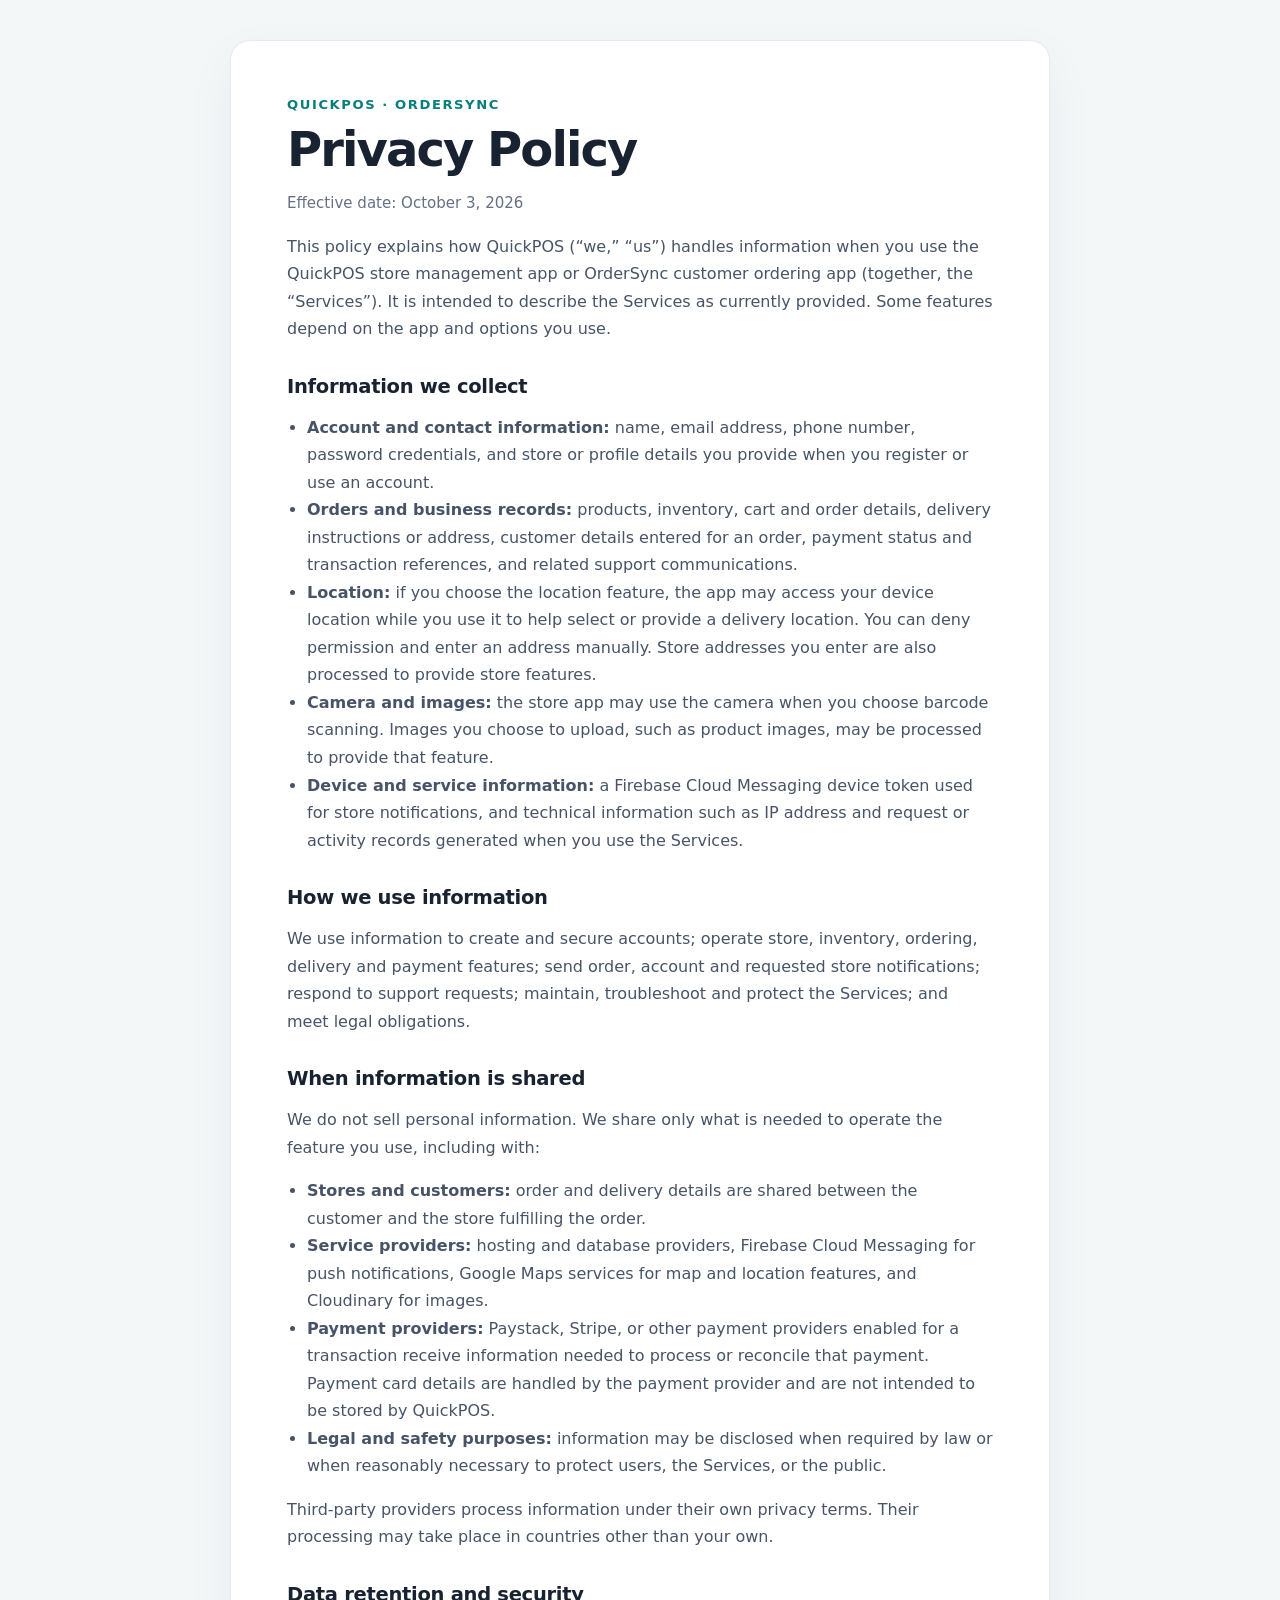
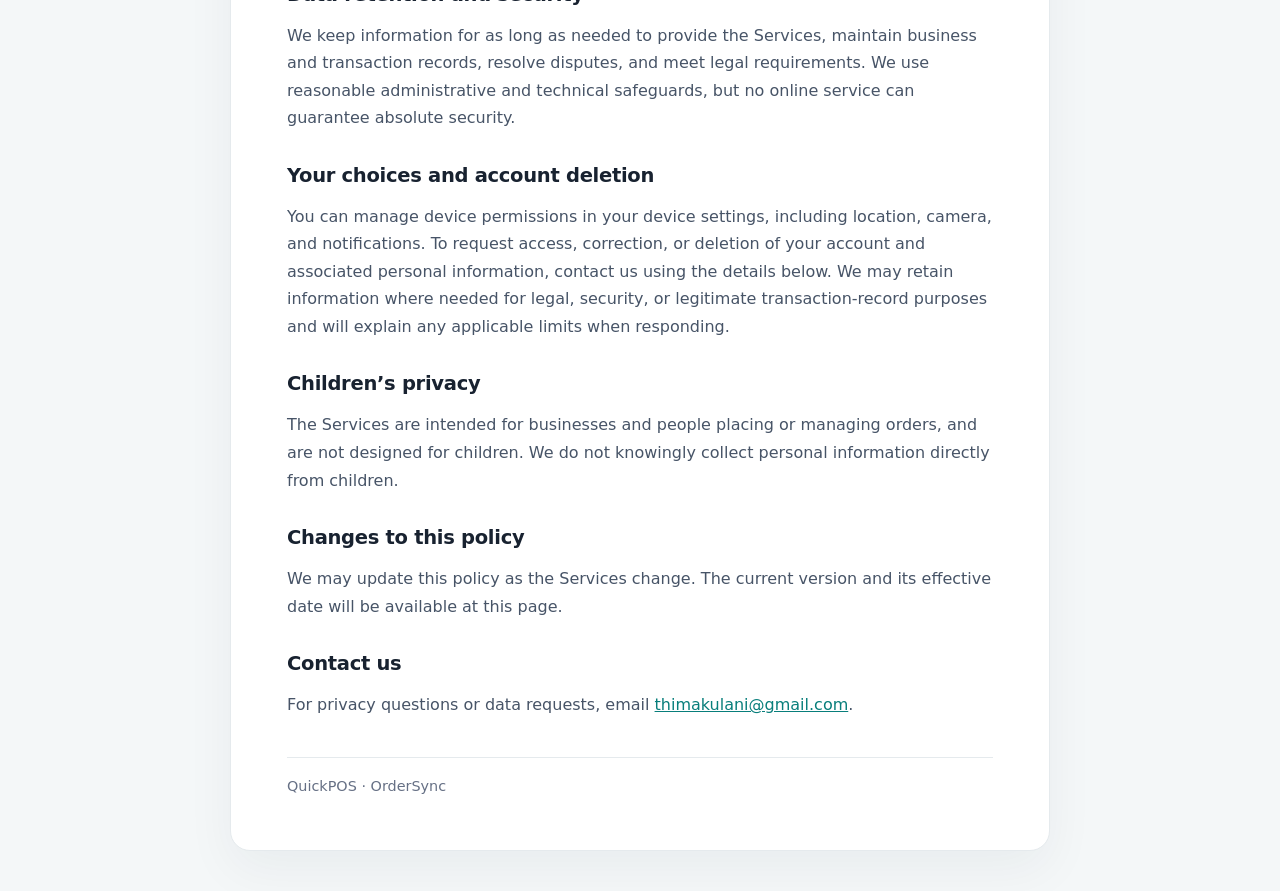
==== privacy-policy.html @ 64e4ef59 "Add standalone QuickPOS privacy policy page" ====
<!doctype html>
<html lang="en">
<head>
  <meta charset="utf-8">
  <meta name="viewport" content="width=device-width, initial-scale=1">
  <meta name="description" content="Privacy policy for QuickPOS and OrderSync.">
  <title>Privacy Policy | QuickPOS</title>
  <style>
    :root { color-scheme: light; font-family: Inter, system-ui, -apple-system, BlinkMacSystemFont, "Segoe UI", sans-serif; color: #182230; background: #f4f7f8; }
    * { box-sizing: border-box; }
    body { margin: 0; padding: 40px 18px; }
    main { max-width: 820px; margin: 0 auto; padding: clamp(24px, 6vw, 56px); background: #fff; border: 1px solid #e5eaed; border-radius: 20px; box-shadow: 0 18px 50px #102a3a0d; }
    .brand { color: #087e7b; font-size: .82rem; font-weight: 750; letter-spacing: .12em; text-transform: uppercase; }
    h1 { margin: 12px 0 8px; font-size: clamp(2rem, 6vw, 3rem); line-height: 1.08; letter-spacing: -.04em; }
    .updated { color: #667085; font-size: .94rem; }
    h2 { margin: 32px 0 10px; font-size: 1.22rem; letter-spacing: -.015em; }
    p, li { color: #475467; line-height: 1.72; }
    ul { padding-left: 1.25rem; }
    a { color: #087e7b; }
    footer { margin-top: 38px; padding-top: 20px; border-top: 1px solid #e5eaed; color: #667085; font-size: .9rem; }
  </style>
</head>
<body>
  <main>
    <div class="brand">QuickPOS · OrderSync</div>
    <h1>Privacy Policy</h1>
    <p class="updated">Effective date: October 3, 2026</p>
    <p>This policy explains how QuickPOS (“we,” “us”) handles information when you use the QuickPOS store management app or OrderSync customer ordering app (together, the “Services”). It is intended to describe the Services as currently provided. Some features depend on the app and options you use.</p>

    <h2>Information we collect</h2>
    <ul>
      <li><strong>Account and contact information:</strong> name, email address, phone number, password credentials, and store or profile details you provide when you register or use an account.</li>
      <li><strong>Orders and business records:</strong> products, inventory, cart and order details, delivery instructions or address, customer details entered for an order, payment status and transaction references, and related support communications.</li>
      <li><strong>Location:</strong> if you choose the location feature, the app may access your device location while you use it to help select or provide a delivery location. You can deny permission and enter an address manually. Store addresses you enter are also processed to provide store features.</li>
      <li><strong>Camera and images:</strong> the store app may use the camera when you choose barcode scanning. Images you choose to upload, such as product images, may be processed to provide that feature.</li>
      <li><strong>Device and service information:</strong> a Firebase Cloud Messaging device token used for store notifications, and technical information such as IP address and request or activity records generated when you use the Services.</li>
    </ul>

    <h2>How we use information</h2>
    <p>We use information to create and secure accounts; operate store, inventory, ordering, delivery and payment features; send order, account and requested store notifications; respond to support requests; maintain, troubleshoot and protect the Services; and meet legal obligations.</p>

    <h2>When information is shared</h2>
    <p>We do not sell personal information. We share only what is needed to operate the feature you use, including with:</p>
    <ul>
      <li><strong>Stores and customers:</strong> order and delivery details are shared between the customer and the store fulfilling the order.</li>
      <li><strong>Service providers:</strong> hosting and database providers, Firebase Cloud Messaging for push notifications, Google Maps services for map and location features, and Cloudinary for images.</li>
      <li><strong>Payment providers:</strong> Paystack, Stripe, or other payment providers enabled for a transaction receive information needed to process or reconcile that payment. Payment card details are handled by the payment provider and are not intended to be stored by QuickPOS.</li>
      <li><strong>Legal and safety purposes:</strong> information may be disclosed when required by law or when reasonably necessary to protect users, the Services, or the public.</li>
    </ul>
    <p>Third-party providers process information under their own privacy terms. Their processing may take place in countries other than your own.</p>

    <h2>Data retention and security</h2>
    <p>We keep information for as long as needed to provide the Services, maintain business and transaction records, resolve disputes, and meet legal requirements. We use reasonable administrative and technical safeguards, but no online service can guarantee absolute security.</p>

    <h2>Your choices and account deletion</h2>
    <p>You can manage device permissions in your device settings, including location, camera, and notifications. To request access, correction, or deletion of your account and associated personal information, contact us using the details below. We may retain information where needed for legal, security, or legitimate transaction-record purposes and will explain any applicable limits when responding.</p>

    <h2>Children’s privacy</h2>
    <p>The Services are intended for businesses and people placing or managing orders, and are not designed for children. We do not knowingly collect personal information directly from children.</p>

    <h2>Changes to this policy</h2>
    <p>We may update this policy as the Services change. The current version and its effective date will be available at this page.</p>

    <h2>Contact us</h2>
    <p>For privacy questions or data requests, email <a href="mailto:thimakulani@gmail.com">thimakulani@gmail.com</a>.</p>
    <footer>QuickPOS · OrderSync</footer>
  </main>
</body>
</html>
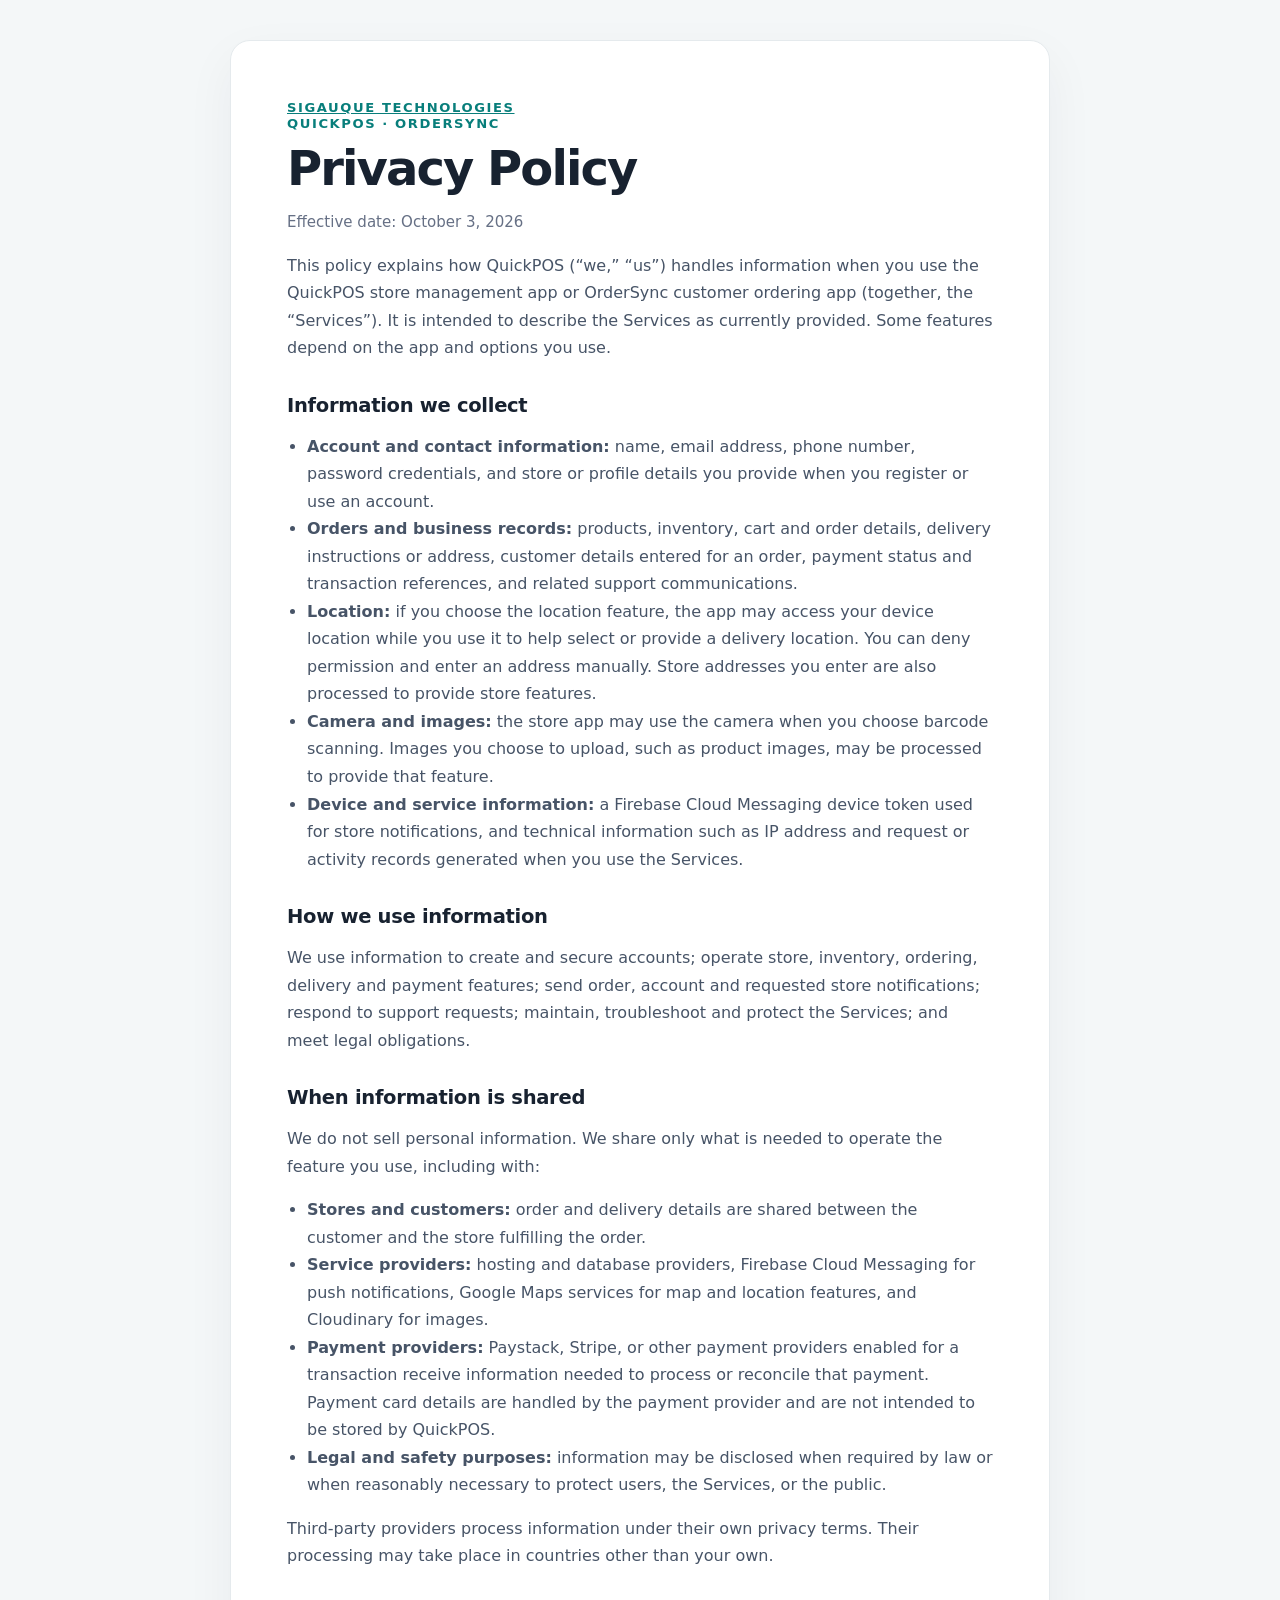
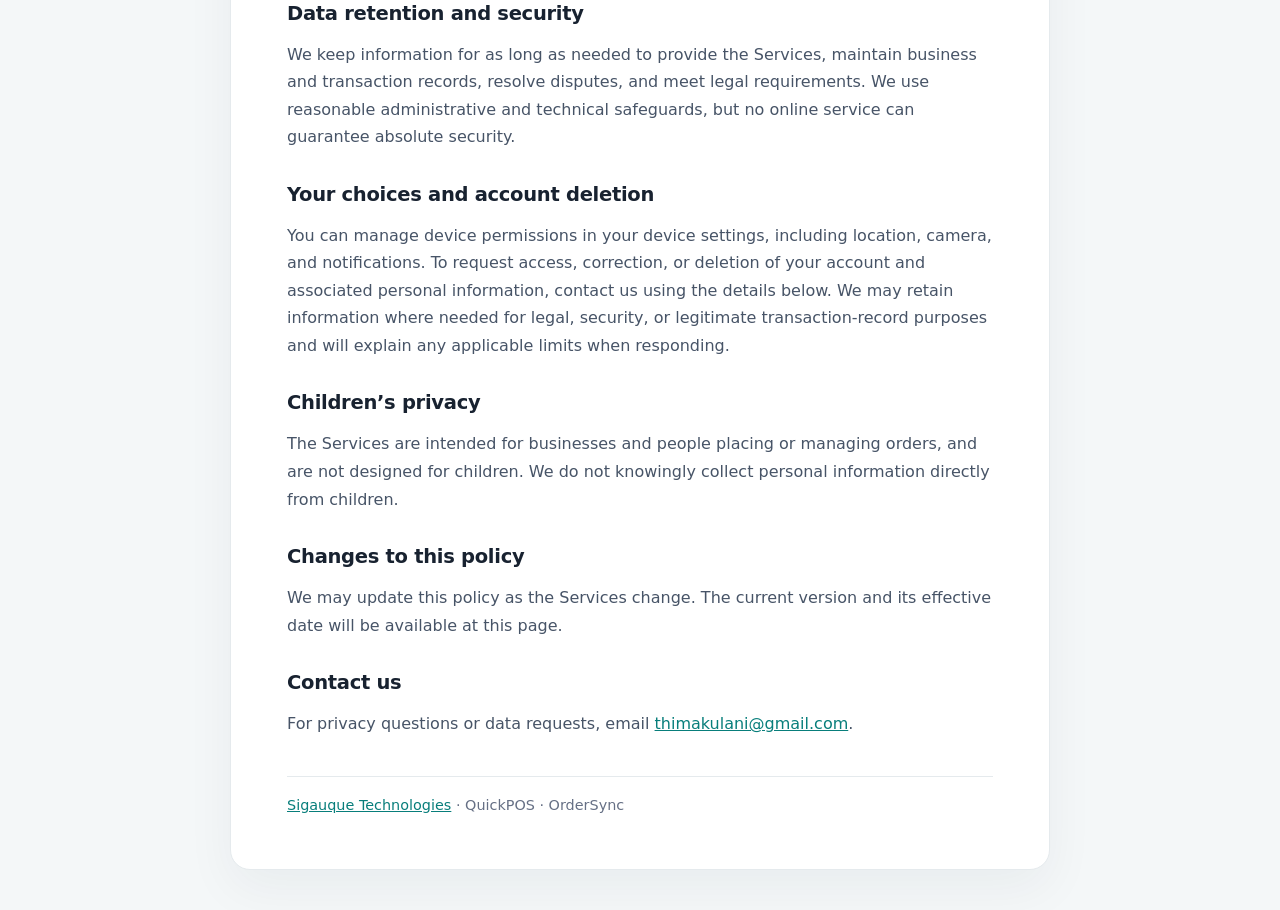
==== commit d6aebe18: "Complete technical SEO foundations" ====
--- a/privacy-policy.html
+++ b/privacy-policy.html
@@ -5,6 +5,35 @@
   <meta name="viewport" content="width=device-width, initial-scale=1">
   <meta name="description" content="Privacy policy for QuickPOS and OrderSync.">
   <title>Privacy Policy | QuickPOS</title>
+  <link rel="canonical" href="https://sigauque-technology.co.za/privacy-policy.html">
+  <meta name="robots" content="index, follow, max-image-preview:large">
+  <meta property="og:type" content="website">
+  <meta property="og:site_name" content="Sigauque Technologies">
+  <meta property="og:title" content="Privacy Policy | QuickPOS">
+  <meta property="og:description" content="Privacy policy for QuickPOS and OrderSync.">
+  <meta property="og:url" content="https://sigauque-technology.co.za/privacy-policy.html">
+  <meta property="og:image" content="https://sigauque-technology.co.za/images/connected-systems.webp">
+  <meta property="og:image:alt" content="Abstract connected systems illustration for Sigauque Technologies">
+  <meta property="og:locale" content="en_ZA">
+  <meta name="twitter:card" content="summary_large_image">
+  <meta name="twitter:title" content="Privacy Policy | Sigauque Technologies">
+  <meta name="twitter:description" content="Privacy policy for QuickPOS and OrderSync from Sigauque Technologies.">
+  <meta name="twitter:image" content="https://sigauque-technology.co.za/images/connected-systems.webp">
+  <meta name="twitter:image:alt" content="Abstract connected systems illustration for Sigauque Technologies">
+  <script type="application/ld+json">
+  {
+    "@context": "https://schema.org",
+    "@type": "WebPage",
+    "name": "Privacy Policy | Sigauque Technologies",
+    "url": "https://sigauque-technology.co.za/privacy-policy.html",
+    "description": "Privacy policy for QuickPOS and OrderSync from Sigauque Technologies.",
+    "isPartOf": {
+      "@type": "WebSite",
+      "name": "Sigauque Technologies",
+      "url": "https://sigauque-technology.co.za/"
+    }
+  }
+  </script>
   <style>
     :root { color-scheme: light; font-family: Inter, system-ui, -apple-system, BlinkMacSystemFont, "Segoe UI", sans-serif; color: #182230; background: #f4f7f8; }
     * { box-sizing: border-box; }
@@ -22,6 +51,7 @@
 </head>
 <body>
   <main>
+    <a class="brand" href="index.html">Sigauque Technologies</a>
     <div class="brand">QuickPOS · OrderSync</div>
     <h1>Privacy Policy</h1>
     <p class="updated">Effective date: October 3, 2026</p>
@@ -63,7 +93,7 @@
 
     <h2>Contact us</h2>
     <p>For privacy questions or data requests, email <a href="mailto:thimakulani@gmail.com">thimakulani@gmail.com</a>.</p>
-    <footer>QuickPOS · OrderSync</footer>
+    <footer><a href="index.html">Sigauque Technologies</a> · QuickPOS · OrderSync</footer>
   </main>
 </body>
 </html>
